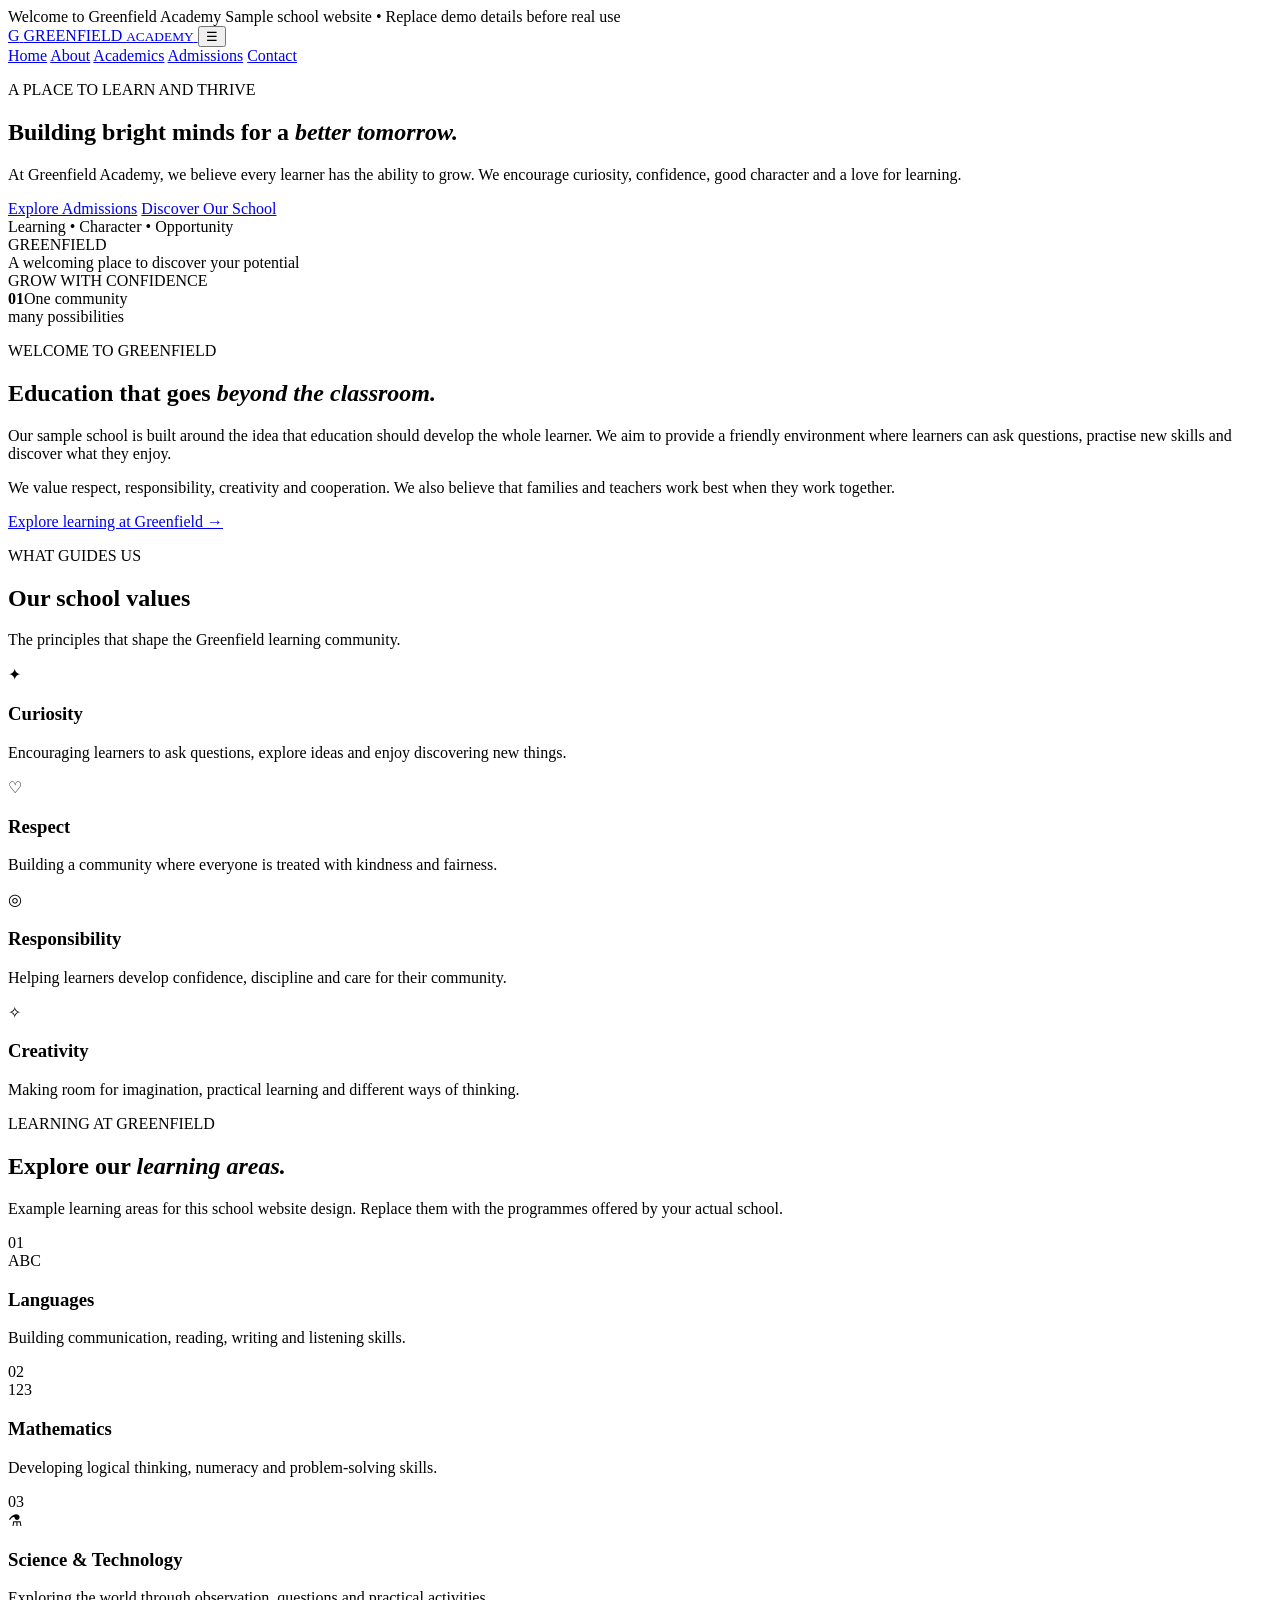
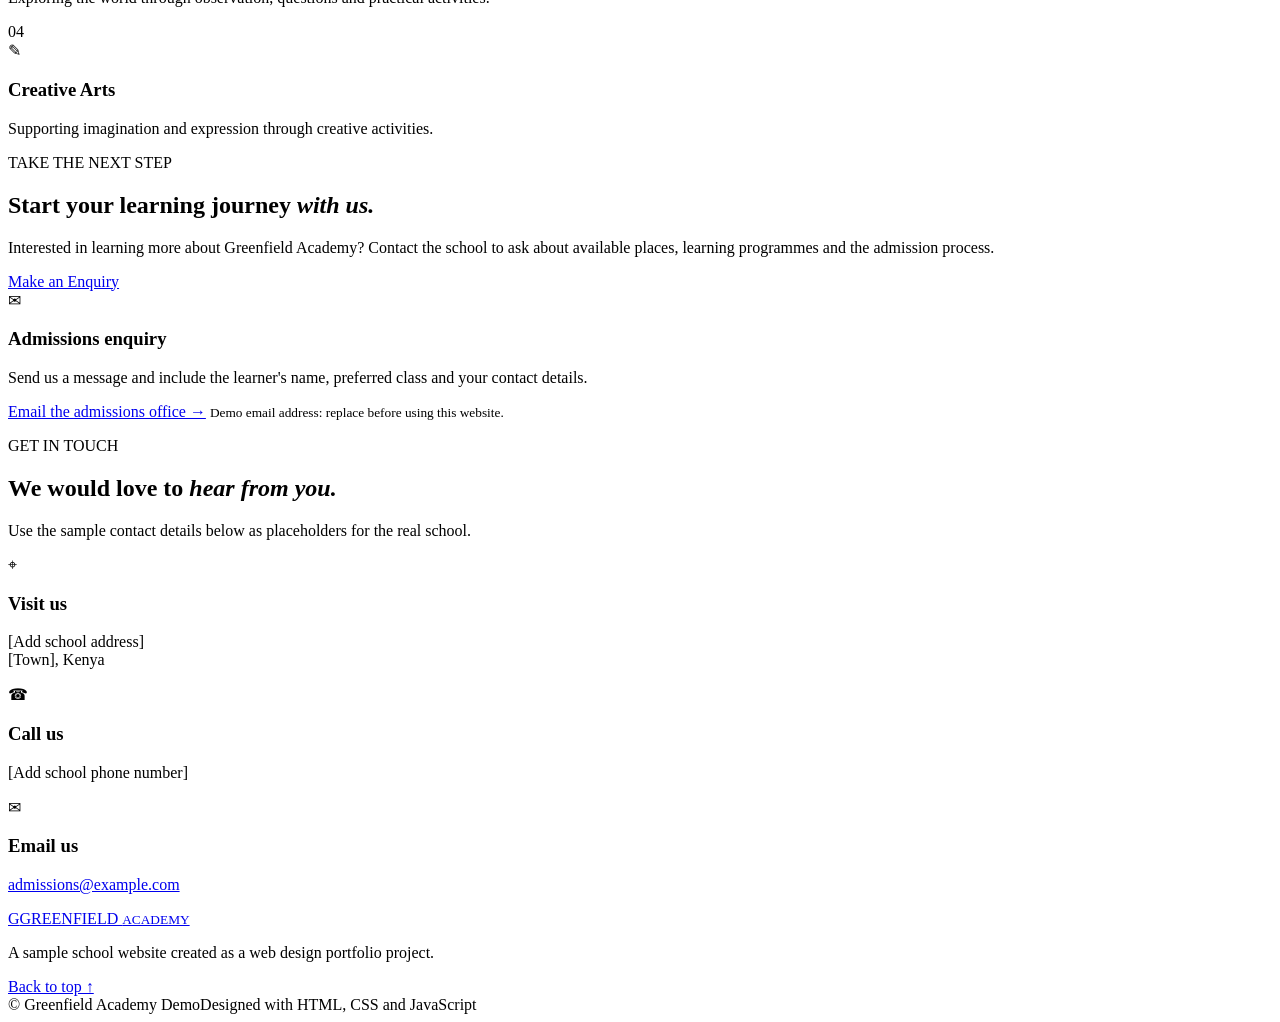
==== school-website/index.html @ 1529f47b "Create Greenfield Academy sample school website" ====
<!DOCTYPE html>
<html lang="en">
<head>
  <meta charset="UTF-8">
  <meta name="viewport" content="width=device-width, initial-scale=1.0">
  <meta name="description" content="Greenfield Academy sample school website. Learning, character and opportunity.">
  <title>Greenfield Academy | Learn, Grow, Succeed</title>
  <link rel="stylesheet" href="style.css">
  <script src="script.js" defer></script>
</head>
<body>
  <div class="top-bar">
    <div class="wrap top-inner">
      <span>Welcome to Greenfield Academy</span>
      <span>Sample school website • Replace demo details before real use</span>
    </div>
  </div>

  <header class="header">
    <div class="wrap nav-row">
      <a class="logo" href="#home" aria-label="Greenfield Academy home">
        <span class="logo-mark">G</span>
        <span>GREENFIELD <small>ACADEMY</small></span>
      </a>
      <button class="menu-button" type="button" aria-label="Open menu" aria-expanded="false">☰</button>
      <nav class="nav-links" aria-label="Main navigation">
        <a href="#home">Home</a>
        <a href="#about">About</a>
        <a href="#academics">Academics</a>
        <a href="#admissions">Admissions</a>
        <a href="#contact">Contact</a>
      </nav>
    </div>
  </header>

  <main>
    <section class="hero" id="home">
      <div class="wrap hero-grid">
        <div class="hero-copy">
          <p class="eyebrow">A PLACE TO LEARN AND THRIVE</p>
          <h1>Building bright minds for a <em>better tomorrow.</em></h1>
          <p class="hero-text">At Greenfield Academy, we believe every learner has the ability to grow. We encourage curiosity, confidence, good character and a love for learning.</p>
          <div class="hero-actions">
            <a class="btn btn-gold" href="#admissions">Explore Admissions</a>
            <a class="btn btn-light" href="#about">Discover Our School</a>
          </div>
          <div class="hero-note"><span class="dot"></span> Learning • Character • Opportunity</div>
        </div>
        <div class="hero-art" aria-label="Illustration of a school building">
          <div class="sun"></div>
          <div class="cloud cloud-one"></div>
          <div class="cloud cloud-two"></div>
          <div class="school-building">
            <div class="roof"></div>
            <div class="building-face">
              <div class="school-sign">GREENFIELD</div>
              <div class="window-row"><i></i><i></i><i></i></div>
              <div class="door"></div>
            </div>
          </div>
          <div class="hill hill-one"></div>
          <div class="hill hill-two"></div>
          <div class="art-caption">A welcoming place to discover your potential</div>
        </div>
      </div>
      <div class="hero-bottom"></div>
    </section>

    <section class="welcome section wrap" id="about">
      <div class="welcome-photo">
        <div class="photo-frame">
          <div class="book-stack"><span></span><span></span><span></span></div>
          <div class="plant"><i></i><i></i><i></i><b></b></div>
          <div class="photo-label">GROW WITH CONFIDENCE</div>
        </div>
        <div class="experience-tag"><strong>01</strong><span>One community<br>many possibilities</span></div>
      </div>
      <div class="welcome-copy">
        <p class="eyebrow">WELCOME TO GREENFIELD</p>
        <h2>Education that goes <em>beyond the classroom.</em></h2>
        <p>Our sample school is built around the idea that education should develop the whole learner. We aim to provide a friendly environment where learners can ask questions, practise new skills and discover what they enjoy.</p>
        <p>We value respect, responsibility, creativity and cooperation. We also believe that families and teachers work best when they work together.</p>
        <a class="text-link" href="#academics">Explore learning at Greenfield <span>→</span></a>
      </div>
    </section>

    <section class="values section">
      <div class="wrap">
        <div class="section-heading centered">
          <p class="eyebrow">WHAT GUIDES US</p>
          <h2>Our school values</h2>
          <p>The principles that shape the Greenfield learning community.</p>
        </div>
        <div class="value-grid">
          <article class="value-card"><span class="value-icon">✦</span><h3>Curiosity</h3><p>Encouraging learners to ask questions, explore ideas and enjoy discovering new things.</p></article>
          <article class="value-card"><span class="value-icon">♡</span><h3>Respect</h3><p>Building a community where everyone is treated with kindness and fairness.</p></article>
          <article class="value-card"><span class="value-icon">◎</span><h3>Responsibility</h3><p>Helping learners develop confidence, discipline and care for their community.</p></article>
          <article class="value-card"><span class="value-icon">✧</span><h3>Creativity</h3><p>Making room for imagination, practical learning and different ways of thinking.</p></article>
        </div>
      </div>
    </section>

    <section class="academics section wrap" id="academics">
      <div class="section-heading">
        <p class="eyebrow">LEARNING AT GREENFIELD</p>
        <h2>Explore our <em>learning areas.</em></h2>
        <p>Example learning areas for this school website design. Replace them with the programmes offered by your actual school.</p>
      </div>
      <div class="academic-grid">
        <article class="academic-card"><div class="academic-number">01</div><div class="academic-symbol">ABC</div><h3>Languages</h3><p>Building communication, reading, writing and listening skills.</p></article>
        <article class="academic-card"><div class="academic-number">02</div><div class="academic-symbol">123</div><h3>Mathematics</h3><p>Developing logical thinking, numeracy and problem-solving skills.</p></article>
        <article class="academic-card"><div class="academic-number">03</div><div class="academic-symbol">⚗</div><h3>Science &amp; Technology</h3><p>Exploring the world through observation, questions and practical activities.</p></article>
        <article class="academic-card"><div class="academic-number">04</div><div class="academic-symbol">✎</div><h3>Creative Arts</h3><p>Supporting imagination and expression through creative activities.</p></article>
      </div>
    </section>

    <section class="admissions" id="admissions">
      <div class="wrap admissions-grid">
        <div>
          <p class="eyebrow">TAKE THE NEXT STEP</p>
          <h2>Start your learning journey <em>with us.</em></h2>
          <p>Interested in learning more about Greenfield Academy? Contact the school to ask about available places, learning programmes and the admission process.</p>
          <a class="btn btn-gold" href="#contact">Make an Enquiry</a>
        </div>
        <div class="admission-box">
          <span class="admission-icon">✉</span>
          <h3>Admissions enquiry</h3>
          <p>Send us a message and include the learner's name, preferred class and your contact details.</p>
          <a class="text-link" href="mailto:admissions@example.com?subject=School%20Admission%20Enquiry">Email the admissions office →</a>
          <small>Demo email address: replace before using this website.</small>
        </div>
      </div>
    </section>

    <section class="contact section wrap" id="contact">
      <div class="section-heading">
        <p class="eyebrow">GET IN TOUCH</p>
        <h2>We would love to <em>hear from you.</em></h2>
        <p>Use the sample contact details below as placeholders for the real school.</p>
      </div>
      <div class="contact-grid">
        <div class="contact-card"><span class="contact-icon">⌖</span><div><h3>Visit us</h3><p>[Add school address]<br>[Town], Kenya</p></div></div>
        <div class="contact-card"><span class="contact-icon">☎</span><div><h3>Call us</h3><p>[Add school phone number]</p></div></div>
        <div class="contact-card"><span class="contact-icon">✉</span><div><h3>Email us</h3><p><a href="mailto:admissions@example.com">admissions@example.com</a></p></div></div>
      </div>
    </section>
  </main>

  <footer class="footer">
    <div class="wrap footer-main">
      <a class="logo footer-logo" href="#home"><span class="logo-mark">G</span><span>GREENFIELD <small>ACADEMY</small></span></a>
      <p>A sample school website created as a web design portfolio project.</p>
      <a href="#home" class="back-top">Back to top ↑</a>
    </div>
    <div class="wrap footer-bottom"><span>© <span class="year"></span> Greenfield Academy Demo</span><span>Designed with HTML, CSS and JavaScript</span></div>
  </footer>
</body>
</html>
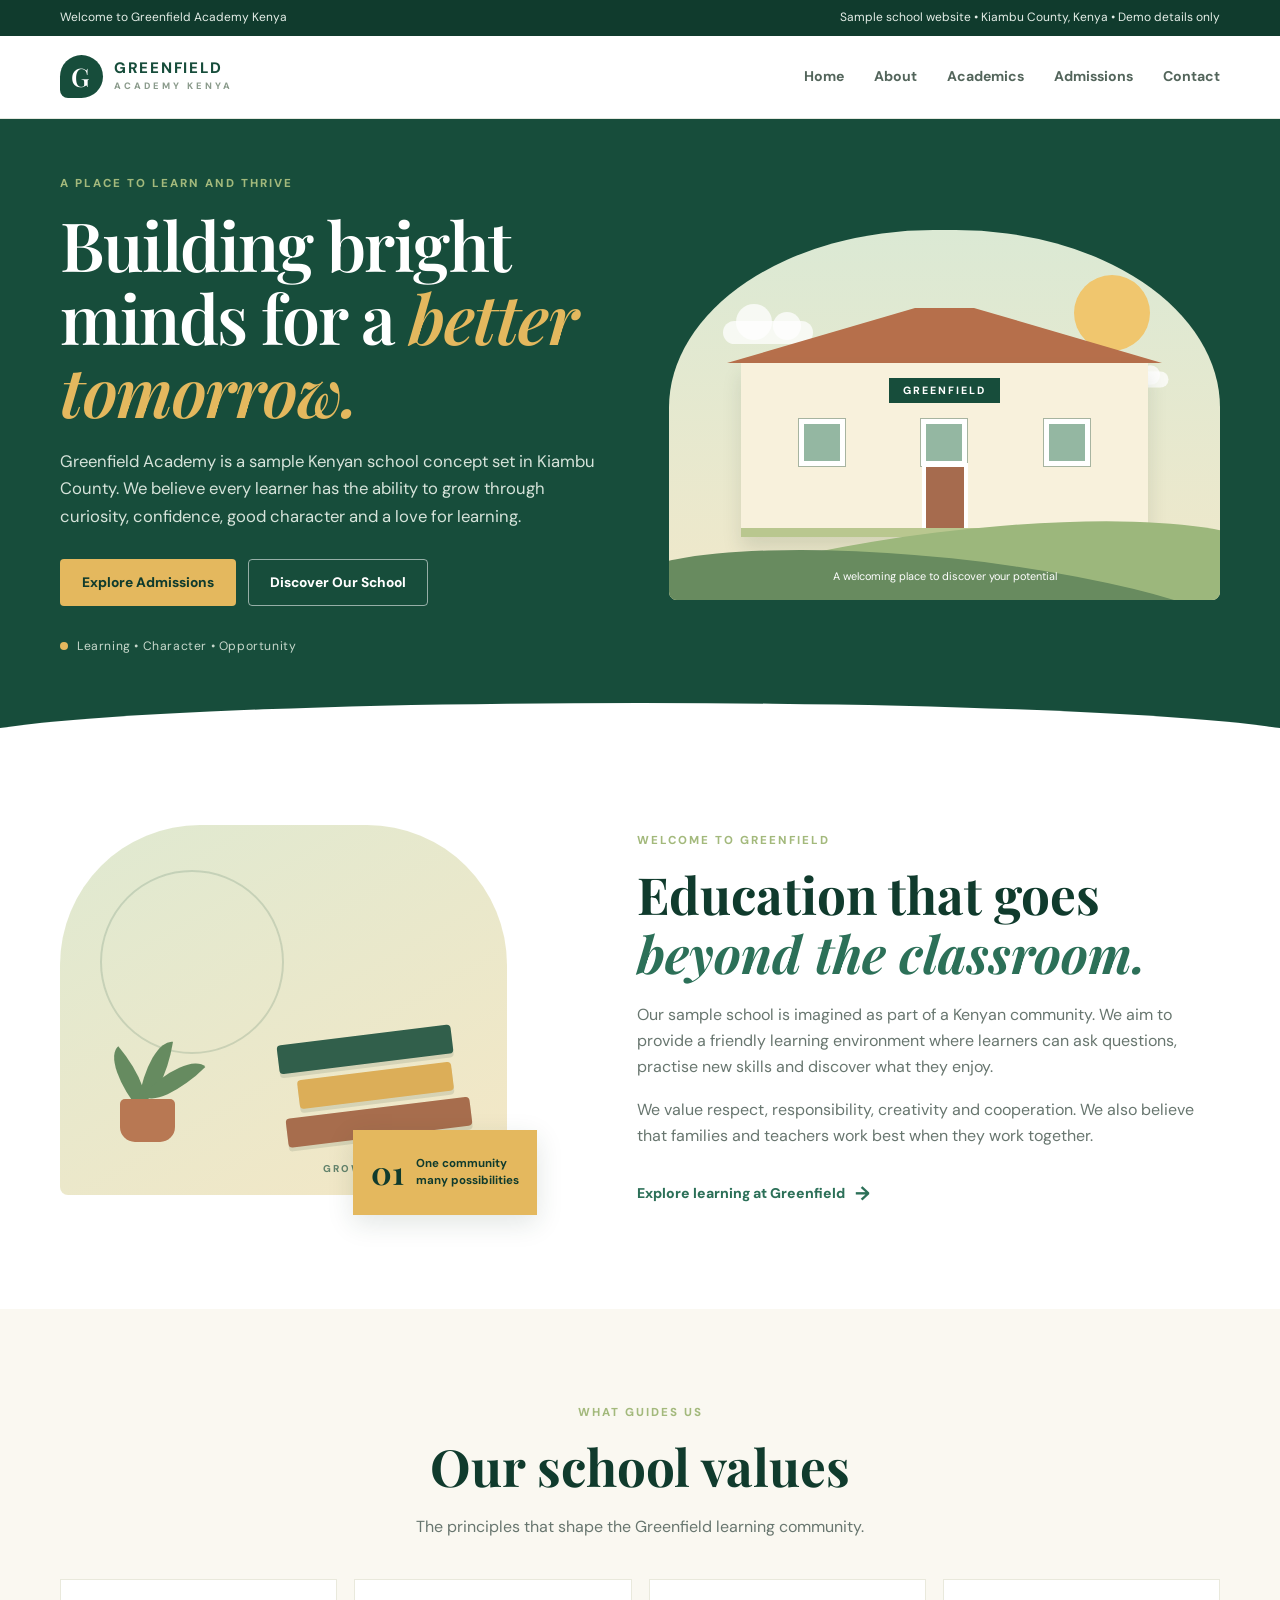
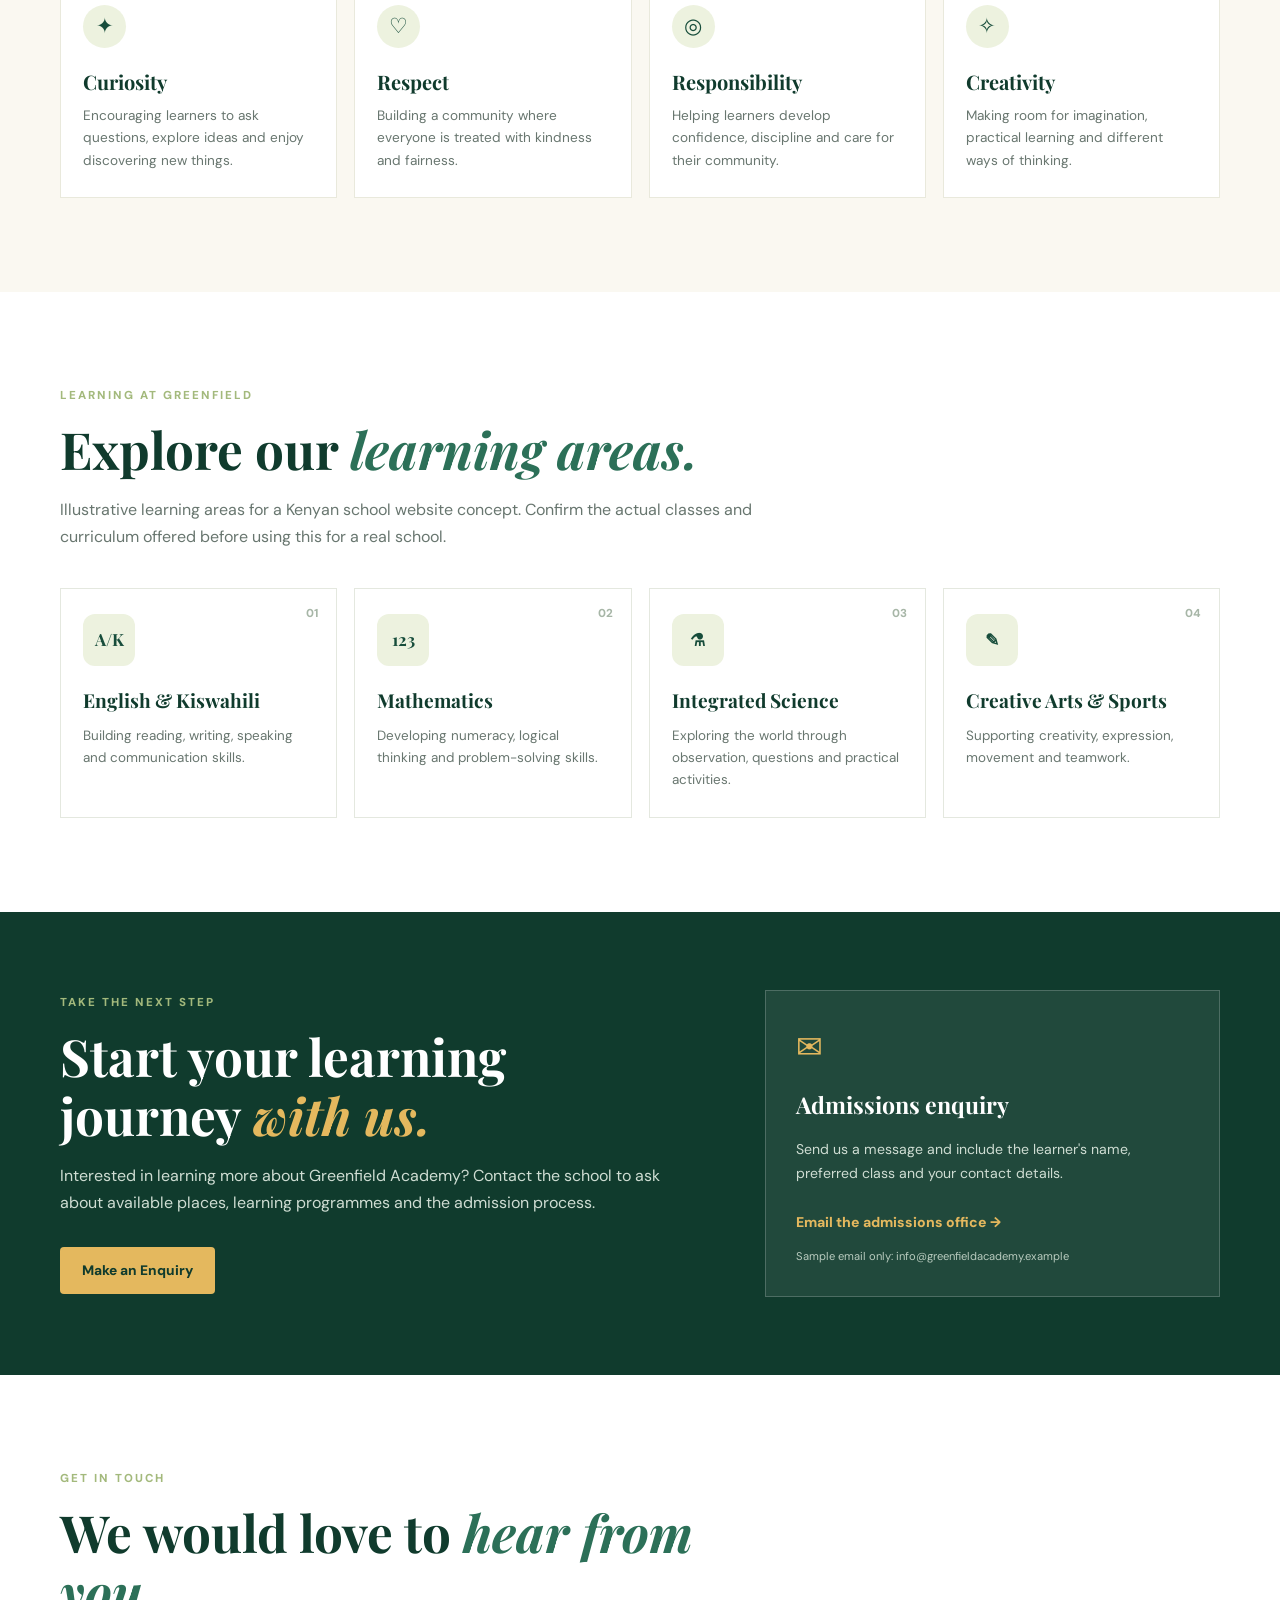
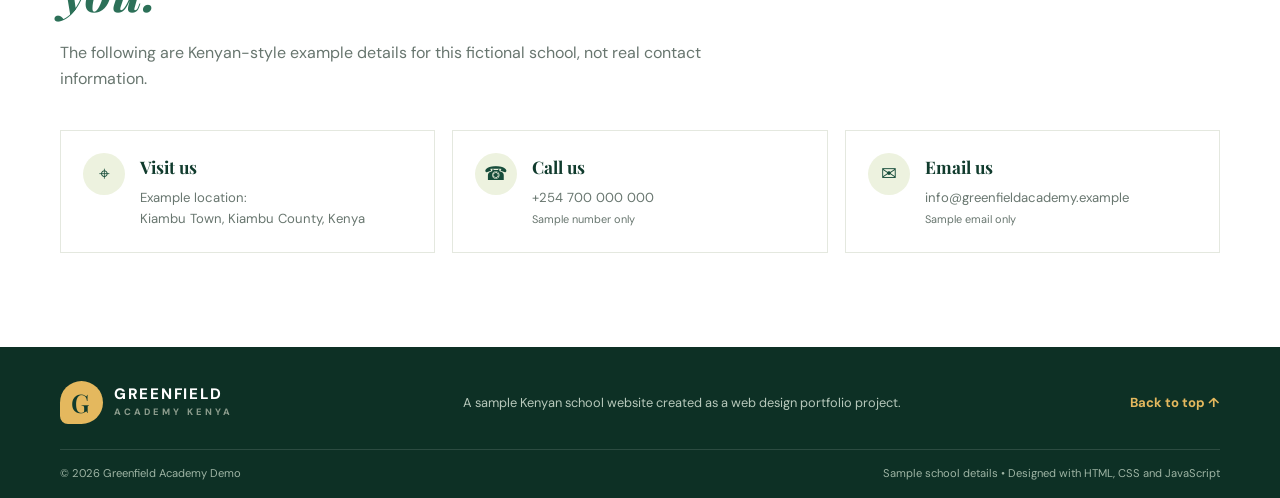
==== commit aea25ca5: "Localise sample academy site with Kenyan example details" ====
--- a/school-website/index.html
+++ b/school-website/index.html
@@ -3,16 +3,16 @@
 <head>
   <meta charset="UTF-8">
   <meta name="viewport" content="width=device-width, initial-scale=1.0">
-  <meta name="description" content="Greenfield Academy sample school website. Learning, character and opportunity.">
-  <title>Greenfield Academy | Learn, Grow, Succeed</title>
+  <meta name="description" content="Greenfield Academy Kenya sample school website. Learning, character and opportunity.">
+  <title>Greenfield Academy Kenya | Learn, Grow, Succeed</title>
   <link rel="stylesheet" href="style.css">
   <script src="script.js" defer></script>
 </head>
 <body>
   <div class="top-bar">
     <div class="wrap top-inner">
-      <span>Welcome to Greenfield Academy</span>
-      <span>Sample school website • Replace demo details before real use</span>
+      <span>Welcome to Greenfield Academy Kenya</span>
+      <span>Sample school website • Kiambu County, Kenya • Demo details only</span>
     </div>
   </div>
 
@@ -20,7 +20,7 @@
     <div class="wrap nav-row">
       <a class="logo" href="#home" aria-label="Greenfield Academy home">
         <span class="logo-mark">G</span>
-        <span>GREENFIELD <small>ACADEMY</small></span>
+        <span>GREENFIELD <small>ACADEMY KENYA</small></span>
       </a>
       <button class="menu-button" type="button" aria-label="Open menu" aria-expanded="false">☰</button>
       <nav class="nav-links" aria-label="Main navigation">
@@ -39,7 +39,7 @@
         <div class="hero-copy">
           <p class="eyebrow">A PLACE TO LEARN AND THRIVE</p>
           <h1>Building bright minds for a <em>better tomorrow.</em></h1>
-          <p class="hero-text">At Greenfield Academy, we believe every learner has the ability to grow. We encourage curiosity, confidence, good character and a love for learning.</p>
+          <p class="hero-text">Greenfield Academy is a sample Kenyan school concept set in Kiambu County. We believe every learner has the ability to grow through curiosity, confidence, good character and a love for learning.</p>
           <div class="hero-actions">
             <a class="btn btn-gold" href="#admissions">Explore Admissions</a>
             <a class="btn btn-light" href="#about">Discover Our School</a>
@@ -78,7 +78,7 @@
       <div class="welcome-copy">
         <p class="eyebrow">WELCOME TO GREENFIELD</p>
         <h2>Education that goes <em>beyond the classroom.</em></h2>
-        <p>Our sample school is built around the idea that education should develop the whole learner. We aim to provide a friendly environment where learners can ask questions, practise new skills and discover what they enjoy.</p>
+        <p>Our sample school is imagined as part of a Kenyan community. We aim to provide a friendly learning environment where learners can ask questions, practise new skills and discover what they enjoy.</p>
         <p>We value respect, responsibility, creativity and cooperation. We also believe that families and teachers work best when they work together.</p>
         <a class="text-link" href="#academics">Explore learning at Greenfield <span>→</span></a>
       </div>
@@ -104,13 +104,13 @@
       <div class="section-heading">
         <p class="eyebrow">LEARNING AT GREENFIELD</p>
         <h2>Explore our <em>learning areas.</em></h2>
-        <p>Example learning areas for this school website design. Replace them with the programmes offered by your actual school.</p>
+        <p>Illustrative learning areas for a Kenyan school website concept. Confirm the actual classes and curriculum offered before using this for a real school.</p>
       </div>
       <div class="academic-grid">
-        <article class="academic-card"><div class="academic-number">01</div><div class="academic-symbol">ABC</div><h3>Languages</h3><p>Building communication, reading, writing and listening skills.</p></article>
-        <article class="academic-card"><div class="academic-number">02</div><div class="academic-symbol">123</div><h3>Mathematics</h3><p>Developing logical thinking, numeracy and problem-solving skills.</p></article>
-        <article class="academic-card"><div class="academic-number">03</div><div class="academic-symbol">⚗</div><h3>Science &amp; Technology</h3><p>Exploring the world through observation, questions and practical activities.</p></article>
-        <article class="academic-card"><div class="academic-number">04</div><div class="academic-symbol">✎</div><h3>Creative Arts</h3><p>Supporting imagination and expression through creative activities.</p></article>
+        <article class="academic-card"><div class="academic-number">01</div><div class="academic-symbol">A/K</div><h3>English &amp; Kiswahili</h3><p>Building reading, writing, speaking and communication skills.</p></article>
+        <article class="academic-card"><div class="academic-number">02</div><div class="academic-symbol">123</div><h3>Mathematics</h3><p>Developing numeracy, logical thinking and problem-solving skills.</p></article>
+        <article class="academic-card"><div class="academic-number">03</div><div class="academic-symbol">⚗</div><h3>Integrated Science</h3><p>Exploring the world through observation, questions and practical activities.</p></article>
+        <article class="academic-card"><div class="academic-number">04</div><div class="academic-symbol">✎</div><h3>Creative Arts &amp; Sports</h3><p>Supporting creativity, expression, movement and teamwork.</p></article>
       </div>
     </section>
 
@@ -126,8 +126,8 @@
           <span class="admission-icon">✉</span>
           <h3>Admissions enquiry</h3>
           <p>Send us a message and include the learner's name, preferred class and your contact details.</p>
-          <a class="text-link" href="mailto:admissions@example.com?subject=School%20Admission%20Enquiry">Email the admissions office →</a>
-          <small>Demo email address: replace before using this website.</small>
+          <a class="text-link" href="mailto:info@greenfieldacademy.example?subject=School%20Admission%20Enquiry">Email the admissions office →</a>
+          <small>Sample email only: info@greenfieldacademy.example</small>
         </div>
       </div>
     </section>
@@ -136,23 +136,23 @@
       <div class="section-heading">
         <p class="eyebrow">GET IN TOUCH</p>
         <h2>We would love to <em>hear from you.</em></h2>
-        <p>Use the sample contact details below as placeholders for the real school.</p>
+        <p>The following are Kenyan-style example details for this fictional school, not real contact information.</p>
       </div>
       <div class="contact-grid">
-        <div class="contact-card"><span class="contact-icon">⌖</span><div><h3>Visit us</h3><p>[Add school address]<br>[Town], Kenya</p></div></div>
-        <div class="contact-card"><span class="contact-icon">☎</span><div><h3>Call us</h3><p>[Add school phone number]</p></div></div>
-        <div class="contact-card"><span class="contact-icon">✉</span><div><h3>Email us</h3><p><a href="mailto:admissions@example.com">admissions@example.com</a></p></div></div>
+        <div class="contact-card"><span class="contact-icon">⌖</span><div><h3>Visit us</h3><p>Example location:<br>Kiambu Town, Kiambu County, Kenya</p></div></div>
+        <div class="contact-card"><span class="contact-icon">☎</span><div><h3>Call us</h3><p>+254 700 000 000<br><small>Sample number only</small></p></div></div>
+        <div class="contact-card"><span class="contact-icon">✉</span><div><h3>Email us</h3><p><a href="mailto:info@greenfieldacademy.example">info@greenfieldacademy.example</a><br><small>Sample email only</small></p></div></div>
       </div>
     </section>
   </main>
 
   <footer class="footer">
     <div class="wrap footer-main">
-      <a class="logo footer-logo" href="#home"><span class="logo-mark">G</span><span>GREENFIELD <small>ACADEMY</small></span></a>
-      <p>A sample school website created as a web design portfolio project.</p>
+      <a class="logo footer-logo" href="#home"><span class="logo-mark">G</span><span>GREENFIELD <small>ACADEMY KENYA</small></span></a>
+      <p>A sample Kenyan school website created as a web design portfolio project.</p>
       <a href="#home" class="back-top">Back to top ↑</a>
     </div>
-    <div class="wrap footer-bottom"><span>© <span class="year"></span> Greenfield Academy Demo</span><span>Designed with HTML, CSS and JavaScript</span></div>
+    <div class="wrap footer-bottom"><span>© <span class="year"></span> Greenfield Academy Demo</span><span>Sample school details • Designed with HTML, CSS and JavaScript</span></div>
   </footer>
 </body>
 </html>
--- a/school-website/style.css
+++ b/school-website/style.css
@@ -0,0 +1,161 @@
+@import url('https://fonts.googleapis.com/css2?family=DM+Sans:wght@400;500;600;700&family=Playfair+Display:ital,wght@0,500;0,600;0,700;1,500;1,600&display=swap');
+
+:root {
+  --green: #174d3b;
+  --green-dark: #103b2d;
+  --green-mid: #2c7058;
+  --lime: #d9e5a6;
+  --gold: #e4b85e;
+  --cream: #faf8f1;
+  --ink: #26362f;
+  --muted: #68766f;
+  --line: #e4e8df;
+  --white: #fff;
+}
+* { box-sizing: border-box; }
+html { scroll-behavior: smooth; }
+body { margin: 0; color: var(--ink); background: var(--white); font-family: 'DM Sans', Arial, sans-serif; line-height: 1.65; }
+a { color: inherit; text-decoration: none; }
+.wrap { width: min(1160px, calc(100% - 48px)); margin: 0 auto; }
+.top-bar { background: var(--green-dark); color: #e5eee8; font-size: .75rem; }
+.top-inner { display: flex; justify-content: space-between; gap: 20px; padding: 8px 0; }
+.header { position: sticky; top: 0; z-index: 20; background: rgba(255,255,255,.97); border-bottom: 1px solid var(--line); backdrop-filter: blur(10px); }
+.nav-row { display: flex; min-height: 82px; justify-content: space-between; align-items: center; gap: 25px; }
+.logo { display: inline-flex; align-items: center; gap: 11px; color: var(--green); font-size: .95rem; font-weight: 800; letter-spacing: 1.7px; line-height: 1.05; }
+.logo small { display: block; margin-top: 5px; color: #8b9b8c; font-size: .58rem; letter-spacing: 3px; }
+.logo-mark { display: grid; width: 43px; height: 43px; place-items: center; border-radius: 50% 50% 50% 8px; background: var(--green); color: white; font-family: 'Playfair Display', serif; font-size: 1.6rem; font-weight: 600; }
+.nav-links { display: flex; align-items: center; gap: 30px; }
+.nav-links a { color: #53655b; font-size: .88rem; font-weight: 700; }
+.nav-links a:hover { color: var(--green-mid); }
+.menu-button { display: none; border: 0; background: transparent; color: var(--green); font-size: 1.7rem; cursor: pointer; }
+.hero { position: relative; overflow: hidden; background: var(--green); color: white; }
+.hero-grid { position: relative; z-index: 2; display: grid; grid-template-columns: 1fr 1fr; align-items: center; gap: 58px; min-height: 550px; padding-top: 55px; padding-bottom: 75px; }
+.eyebrow { margin: 0 0 15px; color: #a3b97c; font-size: .72rem; font-weight: 800; letter-spacing: 2px; }
+.hero h1 { max-width: 610px; margin: 0 0 20px; font-family: 'Playfair Display', Georgia, serif; font-size: clamp(2.9rem, 5.3vw, 4.7rem); font-weight: 600; letter-spacing: -1.5px; line-height: 1.08; }
+.hero h1 em, .welcome h2 em, .academics h2 em, .admissions h2 em, .contact h2 em { color: var(--gold); font-style: italic; }
+.hero-text { max-width: 540px; color: #d6e3da; font-size: 1.04rem; }
+.hero-actions { display: flex; flex-wrap: wrap; gap: 12px; margin-top: 29px; }
+.btn { display: inline-flex; min-height: 47px; align-items: center; justify-content: center; padding: 0 21px; border: 1px solid transparent; border-radius: 4px; font-size: .86rem; font-weight: 800; transition: transform .2s, background .2s; }
+.btn:hover { transform: translateY(-2px); }
+.btn-gold { background: var(--gold); color: var(--green-dark); }
+.btn-gold:hover { background: #f0ca78; }
+.btn-light { border-color: rgba(255,255,255,.55); color: white; }
+.btn-light:hover { background: rgba(255,255,255,.1); }
+.hero-note { display: flex; align-items: center; gap: 9px; margin-top: 30px; color: #c8d8cc; font-size: .76rem; letter-spacing: .6px; }
+.dot { width: 8px; height: 8px; border-radius: 50%; background: var(--gold); }
+.hero-art { position: relative; min-height: 370px; overflow: hidden; border-radius: 48% 48% 8px 8px; background: linear-gradient(180deg, #dbe9d4 0%, #f0e8ca 100%); }
+.sun { position: absolute; top: 45px; right: 70px; width: 76px; height: 76px; border-radius: 50%; background: #f0c66e; }
+.cloud { position: absolute; width: 90px; height: 23px; border-radius: 30px; background: rgba(255,255,255,.75); }
+.cloud::before, .cloud::after { position: absolute; bottom: 4px; width: 36px; height: 36px; border-radius: 50%; background: inherit; content: ''; }
+.cloud::before { left: 13px; }
+.cloud::after { right: 12px; width: 28px; height: 28px; }
+.cloud-one { top: 91px; left: 54px; }
+.cloud-two { top: 138px; right: 38px; transform: scale(.7); }
+.school-building { position: absolute; z-index: 2; right: 13%; bottom: 63px; left: 13%; }
+.roof { height: 0; margin: 0 -14px; border-right: 188px solid transparent; border-bottom: 55px solid #b66f4b; border-left: 188px solid transparent; }
+.building-face { position: relative; min-height: 174px; padding: 15px 20px; background: #f8f1dc; border-bottom: 9px solid #b9c78f; box-shadow: 0 12px 18px rgba(42,63,43,.13); }
+.school-sign { width: max-content; margin: 0 auto 16px; padding: 4px 14px; background: var(--green); color: white; font-size: .66rem; font-weight: 800; letter-spacing: 2px; }
+.window-row { display: flex; justify-content: space-around; }
+.window-row i { display: block; width: 46px; height: 47px; border: 5px solid #fff; background: #94b7a2; box-shadow: 0 0 0 1px #a7b4a0; }
+.door { position: absolute; bottom: 0; left: calc(50% - 23px); width: 46px; height: 65px; border: 4px solid white; border-bottom: 0; background: #a66b4e; }
+.hill { position: absolute; right: -10%; bottom: -67px; left: -10%; height: 135px; border-radius: 50% 50% 0 0; }
+.hill-one { z-index: 3; background: #9cb77c; transform: rotate(-7deg); }
+.hill-two { z-index: 4; bottom: -93px; background: #688b5f; transform: rotate(6deg); }
+.art-caption { position: absolute; z-index: 5; right: 10px; bottom: 14px; left: 10px; color: white; font-size: .68rem; text-align: center; }
+.hero-bottom { position: absolute; bottom: -47px; left: -3%; width: 106%; height: 75px; border-radius: 50%; background: white; }
+.section { padding-top: 94px; padding-bottom: 94px; }
+.welcome { display: grid; grid-template-columns: .9fr 1.1fr; align-items: center; gap: 100px; }
+.welcome-photo { position: relative; min-height: 390px; }
+.photo-frame { position: absolute; inset: 0 30px 20px 0; overflow: hidden; border-radius: 140px 140px 8px 8px; background: linear-gradient(150deg, #dfe9d1, #f4e7c5); }
+.photo-frame::before { position: absolute; top: 45px; left: 40px; width: 180px; height: 180px; border: 2px solid rgba(23,77,59,.15); border-radius: 50%; content: ''; }
+.book-stack { position: absolute; right: 40px; bottom: 58px; display: grid; gap: 8px; transform: rotate(-7deg); }
+.book-stack span { display: block; width: 175px; height: 29px; border-radius: 4px; background: #315f4b; box-shadow: 0 4px 0 rgba(35,63,45,.12); }
+.book-stack span:nth-child(2) { width: 155px; margin-left: 16px; background: #dcae58; }
+.book-stack span:nth-child(3) { width: 185px; background: #a76d4d; }
+.plant { position: absolute; bottom: 53px; left: 48px; width: 75px; height: 110px; }
+.plant i { position: absolute; bottom: 38px; left: 30px; width: 25px; height: 65px; border-radius: 100% 0 100% 0; background: #668b60; transform-origin: bottom; }
+.plant i:nth-child(1) { transform: rotate(-40deg); }
+.plant i:nth-child(2) { transform: rotate(9deg); }
+.plant i:nth-child(3) { transform: rotate(45deg); }
+.plant b { position: absolute; bottom: 0; left: 12px; width: 55px; height: 43px; border-radius: 5px 5px 15px 15px; background: #b87853; }
+.photo-label { position: absolute; right: 18px; bottom: 18px; color: rgba(23,77,59,.65); font-size: .62rem; font-weight: 800; letter-spacing: 2px; }
+.experience-tag { position: absolute; right: 0; bottom: 0; display: flex; align-items: center; gap: 12px; padding: 16px 18px; background: var(--gold); color: var(--green-dark); box-shadow: 0 8px 25px rgba(33,62,44,.13); }
+.experience-tag strong { font-family: 'Playfair Display', serif; font-size: 2rem; }
+.experience-tag span { font-size: .72rem; font-weight: 700; line-height: 1.4; }
+.welcome h2, .section-heading h2, .admissions h2 { margin: 0 0 18px; color: var(--green-dark); font-family: 'Playfair Display', Georgia, serif; font-size: clamp(2.2rem, 4vw, 3.2rem); line-height: 1.16; }
+.welcome h2 em, .academics h2 em, .contact h2 em { color: var(--green-mid); }
+.welcome-copy > p:not(.eyebrow) { color: var(--muted); }
+.text-link { display: inline-flex; gap: 10px; align-items: center; margin-top: 12px; color: var(--green-mid); font-size: .88rem; font-weight: 800; }
+.text-link span { font-size: 1.2rem; transition: transform .2s; }
+.text-link:hover span { transform: translateX(4px); }
+.values { background: var(--cream); }
+.section-heading { max-width: 700px; margin-bottom: 38px; }
+.section-heading.centered { margin-right: auto; margin-left: auto; text-align: center; }
+.section-heading > p:last-child { margin: 0; color: var(--muted); }
+.value-grid { display: grid; grid-template-columns: repeat(4, 1fr); gap: 17px; }
+.value-card { padding: 25px 22px; border: 1px solid #e9e9dc; background: white; }
+.value-icon { display: grid; width: 43px; height: 43px; place-items: center; border-radius: 50%; background: #edf2df; color: var(--green); font-size: 1.3rem; }
+.value-card h3 { margin: 17px 0 7px; color: var(--green-dark); font-family: 'Playfair Display', serif; font-size: 1.25rem; }
+.value-card p { margin: 0; color: var(--muted); font-size: .85rem; }
+.academics .section-heading { max-width: 760px; }
+.academic-grid { display: grid; grid-template-columns: repeat(4, 1fr); gap: 17px; }
+.academic-card { position: relative; min-height: 230px; padding: 25px 22px; border: 1px solid var(--line); background: white; }
+.academic-number { position: absolute; top: 15px; right: 18px; color: #a7b6a7; font-size: .72rem; font-weight: 800; }
+.academic-symbol { display: grid; width: 52px; height: 52px; place-items: center; border-radius: 12px; background: #edf2df; color: var(--green); font-family: 'Playfair Display', serif; font-size: 1.05rem; font-weight: 700; }
+.academic-card h3 { margin: 19px 0 8px; color: var(--green-dark); font-family: 'Playfair Display', serif; font-size: 1.2rem; }
+.academic-card p { margin: 0; color: var(--muted); font-size: .84rem; }
+.admissions { padding: 78px 0; background: var(--green-dark); color: white; }
+.admissions-grid { display: grid; grid-template-columns: 1.15fr .85fr; align-items: center; gap: 90px; }
+.admissions h2 { max-width: 590px; color: white; }
+.admissions > .wrap > div:first-child > p:not(.eyebrow) { max-width: 600px; color: #cfddd3; }
+.admissions .btn { margin-top: 15px; }
+.admission-box { padding: 30px; border: 1px solid rgba(255,255,255,.2); background: rgba(255,255,255,.07); }
+.admission-icon { color: var(--gold); font-size: 2rem; }
+.admission-box h3 { margin: 12px 0 7px; color: white; font-family: 'Playfair Display', serif; font-size: 1.45rem; }
+.admission-box p { color: #cfddd3; font-size: .88rem; }
+.admission-box .text-link { color: var(--gold); }
+.admission-box small { display: block; margin-top: 12px; color: #b9cbbf; font-size: .7rem; }
+.contact .section-heading { max-width: 660px; }
+.contact-grid { display: grid; grid-template-columns: repeat(3, 1fr); gap: 17px; }
+.contact-card { display: flex; align-items: flex-start; gap: 15px; padding: 22px; border: 1px solid var(--line); }
+.contact-icon { display: grid; width: 42px; height: 42px; flex: 0 0 42px; place-items: center; border-radius: 50%; background: #edf2df; color: var(--green); font-size: 1.2rem; }
+.contact-card h3 { margin: 0 0 5px; color: var(--green-dark); font-family: 'Playfair Display', serif; font-size: 1.08rem; }
+.contact-card p { margin: 0; color: var(--muted); font-size: .82rem; }
+.contact-card a:hover { color: var(--green-mid); }
+.footer { padding: 34px 0 15px; background: #0d3025; color: #d4e0d6; }
+.footer-main { display: flex; align-items: center; justify-content: space-between; gap: 24px; padding-bottom: 25px; }
+.footer-logo { color: white; }
+.footer-logo .logo-mark { background: var(--gold); color: var(--green-dark); }
+.footer-main p { margin: 0; color: #b8c9bc; font-size: .8rem; }
+.back-top { color: var(--gold); font-size: .82rem; font-weight: 700; }
+.footer-bottom { display: flex; justify-content: space-between; gap: 15px; padding-top: 14px; border-top: 1px solid rgba(255,255,255,.13); color: #9eb4a4; font-size: .7rem; }
+
+@media (max-width: 850px) {
+  .wrap { width: min(100% - 36px, 720px); }
+  .menu-button { display: block; }
+  .nav-links { position: absolute; top: 82px; right: 0; left: 0; display: none; flex-direction: column; align-items: stretch; gap: 0; padding: 10px 24px 18px; border-bottom: 1px solid var(--line); background: white; }
+  .nav-links.open { display: flex; }
+  .nav-links a { padding: 12px 0; }
+  .hero-grid { grid-template-columns: 1fr; gap: 40px; padding-top: 65px; }
+  .hero-art { width: min(100%, 520px); margin: 0 auto; }
+  .welcome { grid-template-columns: 1fr 1fr; gap: 45px; }
+  .value-grid, .academic-grid { grid-template-columns: repeat(2, 1fr); }
+  .admissions-grid { gap: 40px; }
+}
+@media (max-width: 600px) {
+  .top-inner { flex-direction: column; gap: 2px; }
+  .top-inner span:last-child { font-size: .65rem; }
+  .nav-row { min-height: 72px; }
+  .nav-links { top: 72px; }
+  .hero-grid { min-height: auto; padding-top: 55px; padding-bottom: 75px; }
+  .hero h1 { font-size: 2.75rem; }
+  .hero-art { min-height: 300px; }
+  .school-building { right: 8%; left: 8%; }
+  .roof { border-right-width: 150px; border-left-width: 150px; }
+  .welcome { grid-template-columns: 1fr; gap: 45px; }
+  .welcome-photo { min-height: 330px; }
+  .section { padding-top: 65px; padding-bottom: 65px; }
+  .value-grid, .academic-grid, .contact-grid, .admissions-grid { grid-template-columns: 1fr; }
+  .admissions { padding: 62px 0; }
+  .footer-main, .footer-bottom { align-items: flex-start; flex-direction: column; }
+}
